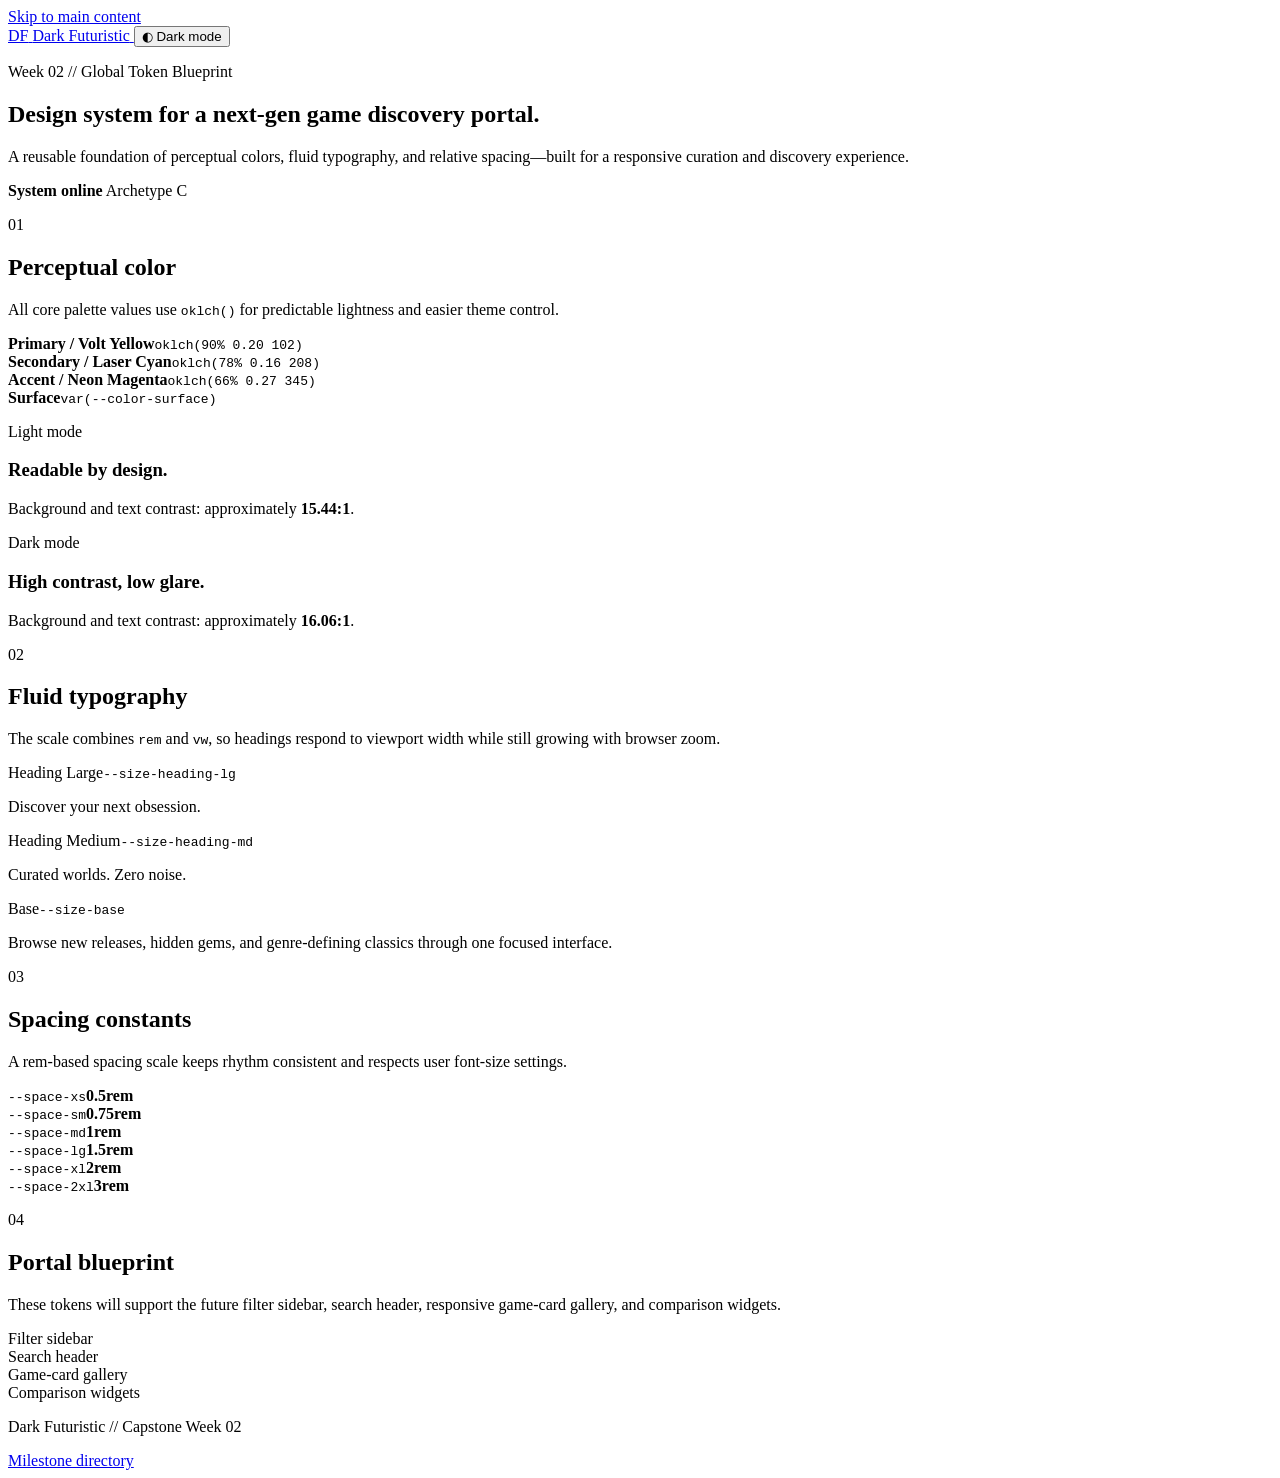
==== week02/index.html @ 33189115 "Rename index.html to index.html" ====
<!DOCTYPE html>
<html lang="en" data-theme="dark">
<head>
  <meta charset="UTF-8">
  <meta name="viewport" content="width=device-width, initial-scale=1.0">
  <meta name="description" content="Dark Futuristic design system token blueprint for a video game discovery portal.">
  <title>Dark Futuristic | Week 02 Design Tokens</title>
  <link rel="stylesheet" href="styles.css">
</head>
<body>
  <a class="skip-link" href="#main-content">Skip to main content</a>

  <header class="site-header">
    <a class="brand" href="../index.html" aria-label="Dark Futuristic home">
      <span class="brand__mark" aria-hidden="true">DF</span>
      <span>Dark Futuristic</span>
    </a>
    <button class="theme-toggle" type="button" aria-pressed="true" aria-label="Switch to light mode">
      <span aria-hidden="true">◐</span>
      <span class="theme-toggle__label">Dark mode</span>
    </button>
  </header>

  <main id="main-content">
    <section class="hero" aria-labelledby="page-title">
      <div>
        <p class="eyebrow">Week 02 // Global Token Blueprint</p>
        <h1 id="page-title">Design system for a next-gen game discovery portal.</h1>
        <p class="hero__summary">A reusable foundation of perceptual colors, fluid typography, and relative spacing—built for a responsive curation and discovery experience.</p>
      </div>
      <aside class="hero__status" aria-label="Project status">
        <span class="status-dot" aria-hidden="true"></span>
        <div>
          <strong>System online</strong>
          <span>Archetype C</span>
        </div>
      </aside>
    </section>

    <section class="token-section" aria-labelledby="color-title">
      <div class="section-heading">
        <p class="section-number">01</p>
        <div>
          <h2 id="color-title">Perceptual color</h2>
          <p>All core palette values use <code>oklch()</code> for predictable lightness and easier theme control.</p>
        </div>
      </div>

      <div class="palette-grid">
        <article class="color-card color-card--primary">
          <span class="color-card__swatch"></span>
          <div><strong>Primary / Volt Yellow</strong><code>oklch(90% 0.20 102)</code></div>
        </article>
        <article class="color-card color-card--secondary">
          <span class="color-card__swatch"></span>
          <div><strong>Secondary / Laser Cyan</strong><code>oklch(78% 0.16 208)</code></div>
        </article>
        <article class="color-card color-card--accent">
          <span class="color-card__swatch"></span>
          <div><strong>Accent / Neon Magenta</strong><code>oklch(66% 0.27 345)</code></div>
        </article>
        <article class="color-card color-card--surface">
          <span class="color-card__swatch"></span>
          <div><strong>Surface</strong><code>var(--color-surface)</code></div>
        </article>
      </div>

      <div class="contrast-grid">
        <article class="contrast-card contrast-card--light">
          <p class="contrast-card__mode">Light mode</p>
          <h3>Readable by design.</h3>
          <p>Background and text contrast: approximately <strong>15.44:1</strong>.</p>
        </article>
        <article class="contrast-card contrast-card--dark">
          <p class="contrast-card__mode">Dark mode</p>
          <h3>High contrast, low glare.</h3>
          <p>Background and text contrast: approximately <strong>16.06:1</strong>.</p>
        </article>
      </div>
    </section>

    <section class="token-section" aria-labelledby="type-title">
      <div class="section-heading">
        <p class="section-number">02</p>
        <div>
          <h2 id="type-title">Fluid typography</h2>
          <p>The scale combines <code>rem</code> and <code>vw</code>, so headings respond to viewport width while still growing with browser zoom.</p>
        </div>
      </div>

      <div class="type-specimens">
        <article class="type-row">
          <div><span>Heading Large</span><code>--size-heading-lg</code></div>
          <p class="type-lg">Discover your next obsession.</p>
        </article>
        <article class="type-row">
          <div><span>Heading Medium</span><code>--size-heading-md</code></div>
          <p class="type-md">Curated worlds. Zero noise.</p>
        </article>
        <article class="type-row">
          <div><span>Base</span><code>--size-base</code></div>
          <p class="type-base">Browse new releases, hidden gems, and genre-defining classics through one focused interface.</p>
        </article>
      </div>
    </section>

    <section class="token-section" aria-labelledby="spacing-title">
      <div class="section-heading">
        <p class="section-number">03</p>
        <div>
          <h2 id="spacing-title">Spacing constants</h2>
          <p>A rem-based spacing scale keeps rhythm consistent and respects user font-size settings.</p>
        </div>
      </div>

      <div class="spacing-list">
        <div class="spacing-item"><code>--space-xs</code><span class="space-bar space-bar--xs"></span><strong>0.5rem</strong></div>
        <div class="spacing-item"><code>--space-sm</code><span class="space-bar space-bar--sm"></span><strong>0.75rem</strong></div>
        <div class="spacing-item"><code>--space-md</code><span class="space-bar space-bar--md"></span><strong>1rem</strong></div>
        <div class="spacing-item"><code>--space-lg</code><span class="space-bar space-bar--lg"></span><strong>1.5rem</strong></div>
        <div class="spacing-item"><code>--space-xl</code><span class="space-bar space-bar--xl"></span><strong>2rem</strong></div>
        <div class="spacing-item"><code>--space-2xl</code><span class="space-bar space-bar--2xl"></span><strong>3rem</strong></div>
      </div>
    </section>

    <section class="token-section blueprint" aria-labelledby="blueprint-title">
      <div class="section-heading">
        <p class="section-number">04</p>
        <div>
          <h2 id="blueprint-title">Portal blueprint</h2>
          <p>These tokens will support the future filter sidebar, search header, responsive game-card gallery, and comparison widgets.</p>
        </div>
      </div>
      <div class="blueprint-grid" aria-label="Future interface components">
        <div>Filter sidebar</div>
        <div>Search header</div>
        <div>Game-card gallery</div>
        <div>Comparison widgets</div>
      </div>
    </section>
  </main>

  <footer>
    <p>Dark Futuristic // Capstone Week 02</p>
    <a href="../index.html">Milestone directory</a>
  </footer>

  <script>
    const root = document.documentElement;
    const toggle = document.querySelector('.theme-toggle');
    const label = document.querySelector('.theme-toggle__label');

    toggle.addEventListener('click', () => {
      const isDark = root.dataset.theme === 'dark';
      root.dataset.theme = isDark ? 'light' : 'dark';
      toggle.setAttribute('aria-pressed', String(!isDark));
      toggle.setAttribute('aria-label', `Switch to ${isDark ? 'dark' : 'light'} mode`);
      label.textContent = isDark ? 'Light mode' : 'Dark mode';
    });
  </script>
</body>
</html>
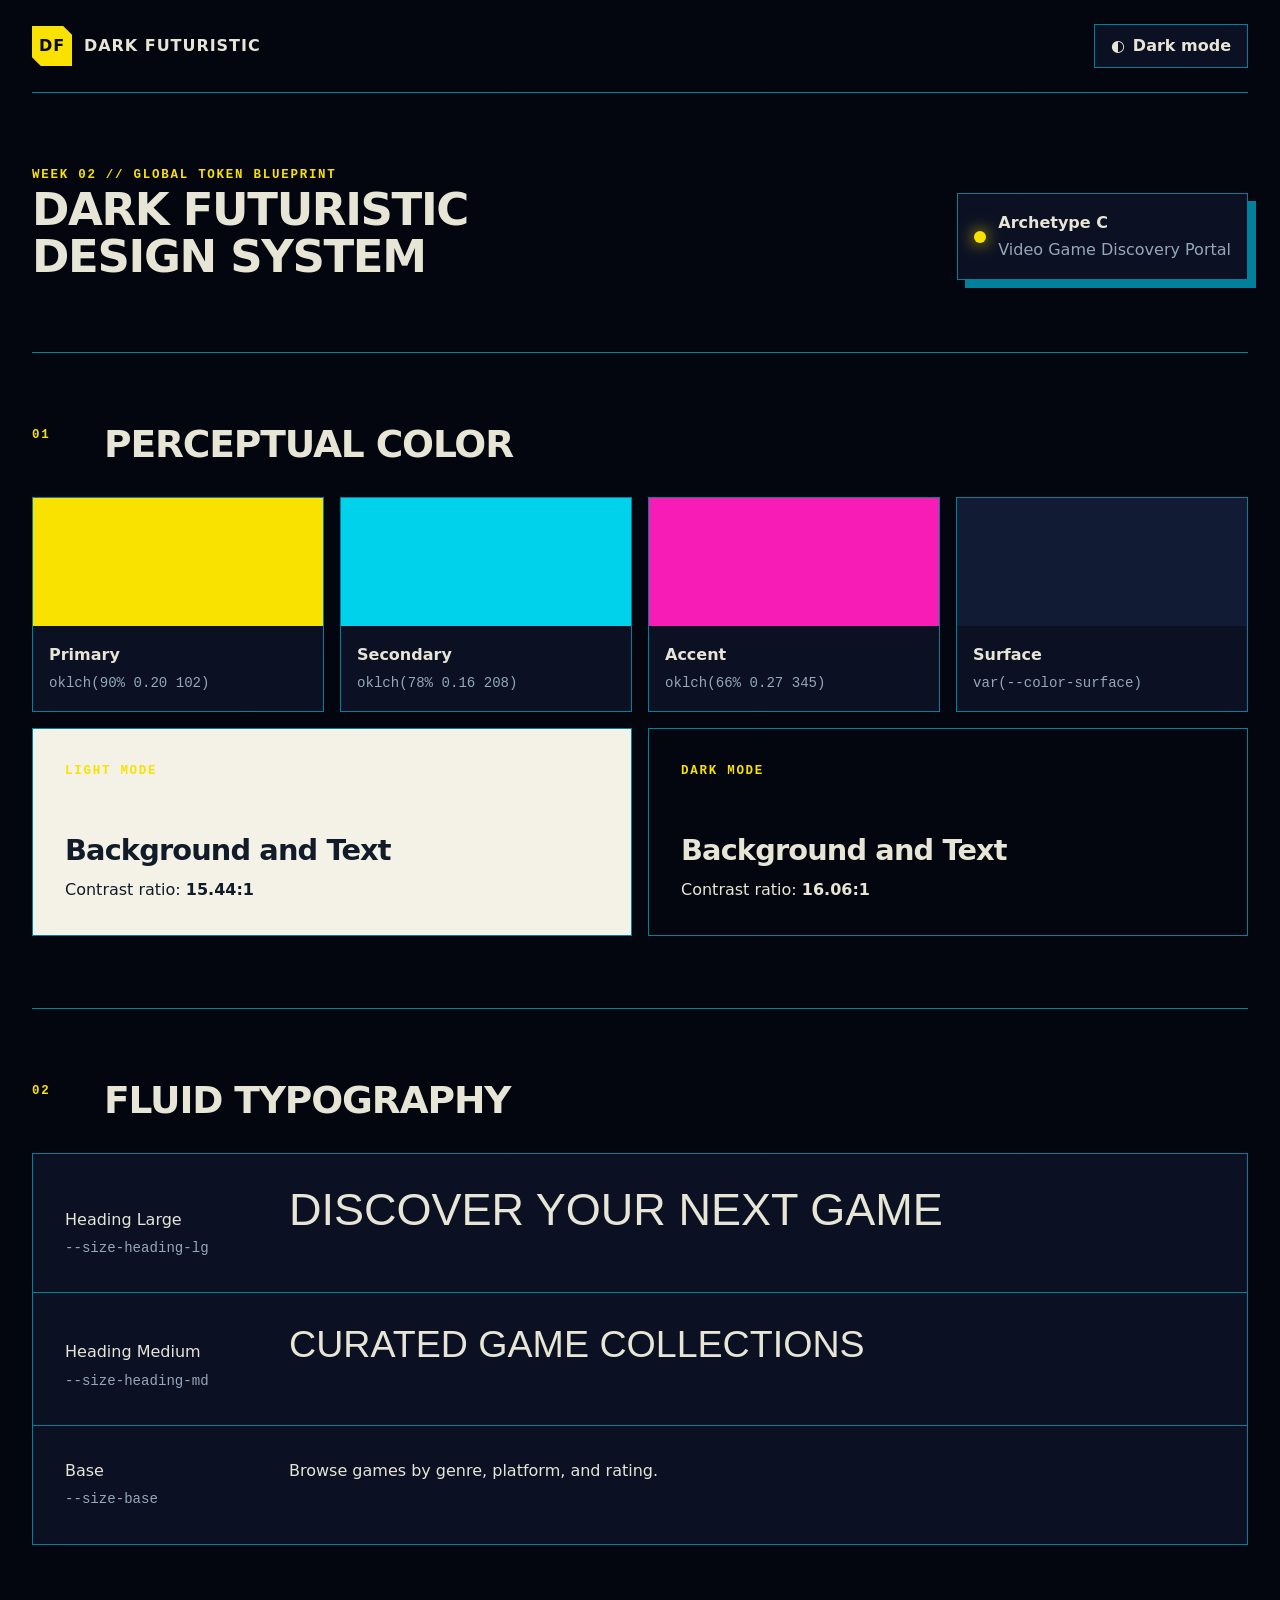
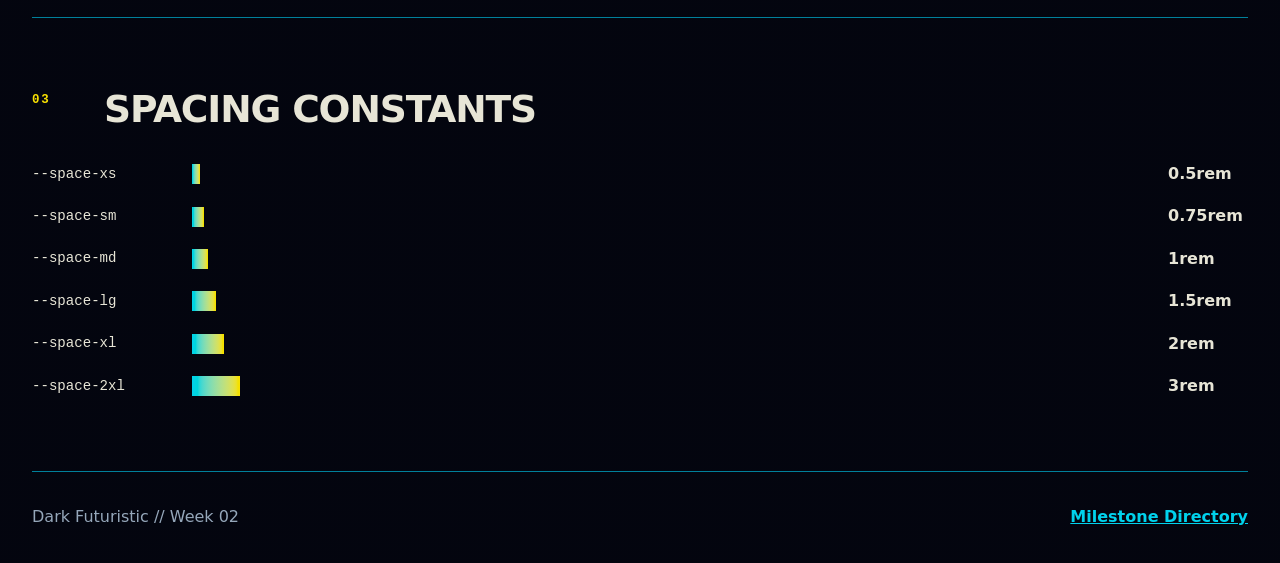
==== commit 6db27a51: "Refactor index.html for Week 02 design tokens Updated HTML structure and content for Week 02 design " ====
--- a/week02/index.html
+++ b/week02/index.html
@@ -2,20 +2,39 @@
 <html lang="en" data-theme="dark">
 <head>
   <meta charset="UTF-8">
-  <meta name="viewport" content="width=device-width, initial-scale=1.0">
-  <meta name="description" content="Dark Futuristic design system token blueprint for a video game discovery portal.">
+
+  <meta
+    name="viewport"
+    content="width=device-width, initial-scale=1.0"
+  >
+
+  <meta
+    name="description"
+    content="Dark Futuristic Week 02 design-system token blueprint."
+  >
+
   <title>Dark Futuristic | Week 02 Design Tokens</title>
+
   <link rel="stylesheet" href="styles.css">
 </head>
+
 <body>
-  <a class="skip-link" href="#main-content">Skip to main content</a>
+  <a class="skip-link" href="#main-content">
+    Skip to main content
+  </a>
 
   <header class="site-header">
-    <a class="brand" href="../index.html" aria-label="Dark Futuristic home">
+    <a class="brand" href="../index.html">
       <span class="brand__mark" aria-hidden="true">DF</span>
       <span>Dark Futuristic</span>
     </a>
-    <button class="theme-toggle" type="button" aria-pressed="true" aria-label="Switch to light mode">
+
+    <button
+      class="theme-toggle"
+      type="button"
+      aria-pressed="true"
+      aria-label="Switch to light mode"
+    >
       <span aria-hidden="true">◐</span>
       <span class="theme-toggle__label">Dark mode</span>
     </button>
@@ -24,138 +43,252 @@
   <main id="main-content">
     <section class="hero" aria-labelledby="page-title">
       <div>
-        <p class="eyebrow">Week 02 // Global Token Blueprint</p>
-        <h1 id="page-title">Design system for a next-gen game discovery portal.</h1>
-        <p class="hero__summary">A reusable foundation of perceptual colors, fluid typography, and relative spacing—built for a responsive curation and discovery experience.</p>
-      </div>
-      <aside class="hero__status" aria-label="Project status">
+        <p class="eyebrow">
+          Week 02 // Global Token Blueprint
+        </p>
+
+        <h1 id="page-title">
+          Dark Futuristic Design System
+        </h1>
+      </div>
+
+      <aside class="hero__status" aria-label="Project information">
         <span class="status-dot" aria-hidden="true"></span>
-        <div>
-          <strong>System online</strong>
-          <span>Archetype C</span>
+
+        <div>
+          <strong>Archetype C</strong>
+          <span>Video Game Discovery Portal</span>
         </div>
       </aside>
     </section>
 
     <section class="token-section" aria-labelledby="color-title">
-      <div class="section-heading">
-        <p class="section-number">01</p>
-        <div>
-          <h2 id="color-title">Perceptual color</h2>
-          <p>All core palette values use <code>oklch()</code> for predictable lightness and easier theme control.</p>
-        </div>
-      </div>
+      <header class="section-heading">
+        <p class="section-number" aria-hidden="true">01</p>
+
+        <div>
+          <h2 id="color-title">Perceptual Color</h2>
+        </div>
+      </header>
 
       <div class="palette-grid">
-        <article class="color-card color-card--primary">
-          <span class="color-card__swatch"></span>
-          <div><strong>Primary / Volt Yellow</strong><code>oklch(90% 0.20 102)</code></div>
-        </article>
-        <article class="color-card color-card--secondary">
-          <span class="color-card__swatch"></span>
-          <div><strong>Secondary / Laser Cyan</strong><code>oklch(78% 0.16 208)</code></div>
-        </article>
-        <article class="color-card color-card--accent">
-          <span class="color-card__swatch"></span>
-          <div><strong>Accent / Neon Magenta</strong><code>oklch(66% 0.27 345)</code></div>
-        </article>
-        <article class="color-card color-card--surface">
-          <span class="color-card__swatch"></span>
-          <div><strong>Surface</strong><code>var(--color-surface)</code></div>
-        </article>
+        <div class="color-card color-card--primary">
+          <span
+            class="color-card__swatch"
+            aria-hidden="true"
+          ></span>
+
+          <div>
+            <strong>Primary</strong>
+            <code>oklch(90% 0.20 102)</code>
+          </div>
+        </div>
+
+        <div class="color-card color-card--secondary">
+          <span
+            class="color-card__swatch"
+            aria-hidden="true"
+          ></span>
+
+          <div>
+            <strong>Secondary</strong>
+            <code>oklch(78% 0.16 208)</code>
+          </div>
+        </div>
+
+        <div class="color-card color-card--accent">
+          <span
+            class="color-card__swatch"
+            aria-hidden="true"
+          ></span>
+
+          <div>
+            <strong>Accent</strong>
+            <code>oklch(66% 0.27 345)</code>
+          </div>
+        </div>
+
+        <div class="color-card color-card--surface">
+          <span
+            class="color-card__swatch"
+            aria-hidden="true"
+          ></span>
+
+          <div>
+            <strong>Surface</strong>
+            <code>var(--color-surface)</code>
+          </div>
+        </div>
       </div>
 
       <div class="contrast-grid">
         <article class="contrast-card contrast-card--light">
-          <p class="contrast-card__mode">Light mode</p>
-          <h3>Readable by design.</h3>
-          <p>Background and text contrast: approximately <strong>15.44:1</strong>.</p>
+          <p class="contrast-card__mode">Light Mode</p>
+
+          <h3>Background and Text</h3>
+
+          <p>
+            Contrast ratio:
+            <strong>15.44:1</strong>
+          </p>
         </article>
+
         <article class="contrast-card contrast-card--dark">
-          <p class="contrast-card__mode">Dark mode</p>
-          <h3>High contrast, low glare.</h3>
-          <p>Background and text contrast: approximately <strong>16.06:1</strong>.</p>
+          <p class="contrast-card__mode">Dark Mode</p>
+
+          <h3>Background and Text</h3>
+
+          <p>
+            Contrast ratio:
+            <strong>16.06:1</strong>
+          </p>
         </article>
       </div>
     </section>
 
     <section class="token-section" aria-labelledby="type-title">
-      <div class="section-heading">
-        <p class="section-number">02</p>
-        <div>
-          <h2 id="type-title">Fluid typography</h2>
-          <p>The scale combines <code>rem</code> and <code>vw</code>, so headings respond to viewport width while still growing with browser zoom.</p>
-        </div>
-      </div>
+      <header class="section-heading">
+        <p class="section-number" aria-hidden="true">02</p>
+
+        <div>
+          <h2 id="type-title">Fluid Typography</h2>
+        </div>
+      </header>
 
       <div class="type-specimens">
-        <article class="type-row">
-          <div><span>Heading Large</span><code>--size-heading-lg</code></div>
-          <p class="type-lg">Discover your next obsession.</p>
-        </article>
-        <article class="type-row">
-          <div><span>Heading Medium</span><code>--size-heading-md</code></div>
-          <p class="type-md">Curated worlds. Zero noise.</p>
-        </article>
-        <article class="type-row">
-          <div><span>Base</span><code>--size-base</code></div>
-          <p class="type-base">Browse new releases, hidden gems, and genre-defining classics through one focused interface.</p>
-        </article>
+        <div class="type-row">
+          <div>
+            <span>Heading Large</span>
+            <code>--size-heading-lg</code>
+          </div>
+
+          <p class="type-lg">
+            Discover Your Next Game
+          </p>
+        </div>
+
+        <div class="type-row">
+          <div>
+            <span>Heading Medium</span>
+            <code>--size-heading-md</code>
+          </div>
+
+          <p class="type-md">
+            Curated Game Collections
+          </p>
+        </div>
+
+        <div class="type-row">
+          <div>
+            <span>Base</span>
+            <code>--size-base</code>
+          </div>
+
+          <p class="type-base">
+            Browse games by genre, platform, and rating.
+          </p>
+        </div>
       </div>
     </section>
 
     <section class="token-section" aria-labelledby="spacing-title">
-      <div class="section-heading">
-        <p class="section-number">03</p>
-        <div>
-          <h2 id="spacing-title">Spacing constants</h2>
-          <p>A rem-based spacing scale keeps rhythm consistent and respects user font-size settings.</p>
-        </div>
-      </div>
+      <header class="section-heading">
+        <p class="section-number" aria-hidden="true">03</p>
+
+        <div>
+          <h2 id="spacing-title">Spacing Constants</h2>
+        </div>
+      </header>
 
       <div class="spacing-list">
-        <div class="spacing-item"><code>--space-xs</code><span class="space-bar space-bar--xs"></span><strong>0.5rem</strong></div>
-        <div class="spacing-item"><code>--space-sm</code><span class="space-bar space-bar--sm"></span><strong>0.75rem</strong></div>
-        <div class="spacing-item"><code>--space-md</code><span class="space-bar space-bar--md"></span><strong>1rem</strong></div>
-        <div class="spacing-item"><code>--space-lg</code><span class="space-bar space-bar--lg"></span><strong>1.5rem</strong></div>
-        <div class="spacing-item"><code>--space-xl</code><span class="space-bar space-bar--xl"></span><strong>2rem</strong></div>
-        <div class="spacing-item"><code>--space-2xl</code><span class="space-bar space-bar--2xl"></span><strong>3rem</strong></div>
-      </div>
-    </section>
-
-    <section class="token-section blueprint" aria-labelledby="blueprint-title">
-      <div class="section-heading">
-        <p class="section-number">04</p>
-        <div>
-          <h2 id="blueprint-title">Portal blueprint</h2>
-          <p>These tokens will support the future filter sidebar, search header, responsive game-card gallery, and comparison widgets.</p>
-        </div>
-      </div>
-      <div class="blueprint-grid" aria-label="Future interface components">
-        <div>Filter sidebar</div>
-        <div>Search header</div>
-        <div>Game-card gallery</div>
-        <div>Comparison widgets</div>
+        <div class="spacing-item">
+          <code>--space-xs</code>
+          <span
+            class="space-bar space-bar--xs"
+            aria-hidden="true"
+          ></span>
+          <strong>0.5rem</strong>
+        </div>
+
+        <div class="spacing-item">
+          <code>--space-sm</code>
+          <span
+            class="space-bar space-bar--sm"
+            aria-hidden="true"
+          ></span>
+          <strong>0.75rem</strong>
+        </div>
+
+        <div class="spacing-item">
+          <code>--space-md</code>
+          <span
+            class="space-bar space-bar--md"
+            aria-hidden="true"
+          ></span>
+          <strong>1rem</strong>
+        </div>
+
+        <div class="spacing-item">
+          <code>--space-lg</code>
+          <span
+            class="space-bar space-bar--lg"
+            aria-hidden="true"
+          ></span>
+          <strong>1.5rem</strong>
+        </div>
+
+        <div class="spacing-item">
+          <code>--space-xl</code>
+          <span
+            class="space-bar space-bar--xl"
+            aria-hidden="true"
+          ></span>
+          <strong>2rem</strong>
+        </div>
+
+        <div class="spacing-item">
+          <code>--space-2xl</code>
+          <span
+            class="space-bar space-bar--2xl"
+            aria-hidden="true"
+          ></span>
+          <strong>3rem</strong>
+        </div>
       </div>
     </section>
   </main>
 
   <footer>
-    <p>Dark Futuristic // Capstone Week 02</p>
-    <a href="../index.html">Milestone directory</a>
+    <p>Dark Futuristic // Week 02</p>
+
+    <a href="../index.html">
+      Milestone Directory
+    </a>
   </footer>
 
   <script>
     const root = document.documentElement;
-    const toggle = document.querySelector('.theme-toggle');
-    const label = document.querySelector('.theme-toggle__label');
-
-    toggle.addEventListener('click', () => {
-      const isDark = root.dataset.theme === 'dark';
-      root.dataset.theme = isDark ? 'light' : 'dark';
-      toggle.setAttribute('aria-pressed', String(!isDark));
-      toggle.setAttribute('aria-label', `Switch to ${isDark ? 'dark' : 'light'} mode`);
-      label.textContent = isDark ? 'Light mode' : 'Dark mode';
+    const toggle = document.querySelector(".theme-toggle");
+    const label = document.querySelector(".theme-toggle__label");
+
+    toggle.addEventListener("click", () => {
+      const isDark = root.dataset.theme === "dark";
+      const nextTheme = isDark ? "light" : "dark";
+
+      root.dataset.theme = nextTheme;
+
+      toggle.setAttribute(
+        "aria-pressed",
+        String(nextTheme === "dark")
+      );
+
+      toggle.setAttribute(
+        "aria-label",
+        `Switch to ${nextTheme === "dark" ? "light" : "dark"} mode`
+      );
+
+      label.textContent =
+        nextTheme === "dark" ? "Dark mode" : "Light mode";
     });
   </script>
 </body>
--- a/week02/styles.css
+++ b/week02/styles.css
@@ -0,0 +1,215 @@
+@layer reset, tokens, base, components, utilities;
+
+@layer tokens {
+  :root {
+    color-scheme: light dark;
+
+    /* Brand colors: cyberpunk-inspired, without copied artwork or logos. */
+    --color-primary: oklch(90% 0.20 102);
+    --color-secondary: oklch(78% 0.16 208);
+    --color-accent: oklch(66% 0.27 345);
+
+    /* Light mode tokens */
+    --color-background: oklch(96% 0.015 100);
+    --color-surface: oklch(100% 0 0);
+    --color-surface-raised: oklch(92% 0.025 235);
+    --color-text: oklch(22% 0.03 260);
+    --color-text-muted: oklch(46% 0.035 255);
+    --color-border: oklch(70% 0.08 210);
+
+    /* Fluid type tokens */
+    --size-base: 1rem;
+    --size-heading-md: clamp(1.5rem, 1.15rem + 1.5vw, 2.5rem);
+    --size-heading-lg: clamp(1.75rem, 1.31rem + 1.88vw, 3rem);
+
+    /* Relative spacing tokens */
+    --space-xs: 0.5rem;
+    --space-sm: 0.75rem;
+    --space-md: 1rem;
+    --space-lg: 1.5rem;
+    --space-xl: 2rem;
+    --space-2xl: 3rem;
+    --space-3xl: 4.5rem;
+
+    --radius-sm: 0.25rem;
+    --radius-md: 0.75rem;
+    --shadow-hard: 0.5rem 0.5rem 0 var(--color-border);
+    --content-width: 76rem;
+  }
+
+  :root[data-theme="dark"] {
+    --color-background: oklch(12% 0.025 270);
+    --color-surface: oklch(18% 0.04 270);
+    --color-surface-raised: oklch(23% 0.05 265);
+    --color-text: oklch(92% 0.02 100);
+    --color-text-muted: oklch(72% 0.035 250);
+    --color-border: oklch(52% 0.17 208);
+  }
+}
+
+@layer reset {
+  *, *::before, *::after { box-sizing: border-box; }
+  html { scroll-behavior: smooth; }
+  body, h1, h2, h3, p { margin: 0; }
+  button, input { font: inherit; }
+  img, svg { display: block; max-width: 100%; }
+}
+
+@layer base {
+  body {
+    min-width: 20rem;
+    color: var(--color-text);
+    background:
+      linear-gradient(var(--color-background), var(--color-background)),
+      repeating-linear-gradient(90deg, transparent 0 3rem, oklch(60% 0.12 210 / .08) 3.05rem),
+      var(--color-background);
+    font-family: Inter, ui-sans-serif, system-ui, -apple-system, BlinkMacSystemFont, "Segoe UI", sans-serif;
+    font-size: var(--size-base);
+    line-height: 1.65;
+  }
+
+  h1, h2, h3 {
+    font-family: "Arial Black", Impact, ui-sans-serif, system-ui, sans-serif;
+    line-height: 1.05;
+    letter-spacing: -0.03em;
+  }
+
+  h1 { font-size: var(--size-heading-lg); text-transform: uppercase; max-width: 18ch; }
+  h2 { font-size: var(--size-heading-md); text-transform: uppercase; }
+  h3 { font-size: 1.35rem; }
+  a { color: inherit; }
+  code { font-family: ui-monospace, SFMono-Regular, Menlo, Consolas, monospace; font-size: .88em; }
+}
+
+@layer components {
+  .skip-link {
+    position: fixed;
+    inset: var(--space-md) auto auto var(--space-md);
+    z-index: 10;
+    padding: var(--space-sm) var(--space-md);
+    background: var(--color-primary);
+    color: oklch(15% 0.03 270);
+    font-weight: 800;
+    transform: translateY(-180%);
+  }
+  .skip-link:focus { transform: translateY(0); }
+
+  .site-header, main, footer { width: min(calc(100% - 2rem), var(--content-width)); margin-inline: auto; }
+
+  .site-header {
+    display: flex;
+    justify-content: space-between;
+    align-items: center;
+    gap: var(--space-md);
+    padding-block: var(--space-lg);
+    border-bottom: 1px solid var(--color-border);
+  }
+
+  .brand { display: inline-flex; align-items: center; gap: var(--space-sm); text-decoration: none; font-weight: 900; text-transform: uppercase; letter-spacing: .06em; }
+  .brand__mark { display: grid; place-items: center; inline-size: 2.5rem; block-size: 2.5rem; color: oklch(15% 0.03 270); background: var(--color-primary); clip-path: polygon(0 0, 78% 0, 100% 22%, 100% 100%, 22% 100%, 0 78%); }
+
+  .theme-toggle {
+    display: inline-flex;
+    align-items: center;
+    gap: var(--space-xs);
+    min-height: 2.75rem;
+    padding-inline: var(--space-md);
+    border: 1px solid var(--color-border);
+    color: var(--color-text);
+    background: var(--color-surface);
+    cursor: pointer;
+    font-weight: 800;
+  }
+  .theme-toggle:hover { box-shadow: .25rem .25rem 0 var(--color-primary); transform: translate(-.1rem, -.1rem); }
+  .theme-toggle:focus-visible, a:focus-visible { outline: .2rem solid var(--color-accent); outline-offset: .2rem; }
+
+  .hero {
+    display: grid;
+    grid-template-columns: minmax(0, 1fr) auto;
+    gap: var(--space-xl);
+    align-items: end;
+    padding-block: var(--space-3xl);
+  }
+  .eyebrow, .section-number, .contrast-card__mode {
+    color: var(--color-primary);
+    font-family: ui-monospace, SFMono-Regular, Menlo, monospace;
+    font-size: .78rem;
+    font-weight: 900;
+    letter-spacing: .14em;
+    text-transform: uppercase;
+  }
+  .hero__summary { max-width: 62ch; margin-top: var(--space-lg); color: var(--color-text-muted); font-size: 1.1rem; }
+  .hero__status { display: flex; align-items: center; gap: var(--space-sm); min-width: 12rem; padding: var(--space-md); border: 1px solid var(--color-border); background: var(--color-surface); box-shadow: var(--shadow-hard); }
+  .hero__status span { display: block; color: var(--color-text-muted); }
+  .status-dot { inline-size: .75rem; block-size: .75rem; border-radius: 50%; background: var(--color-primary); box-shadow: 0 0 1rem var(--color-primary); }
+
+  .token-section { padding-block: var(--space-3xl); border-top: 1px solid var(--color-border); }
+  .section-heading { display: grid; grid-template-columns: 3rem minmax(0, 1fr); gap: var(--space-lg); margin-bottom: var(--space-xl); }
+  .section-heading > div > p { max-width: 65ch; margin-top: var(--space-sm); color: var(--color-text-muted); }
+
+  .palette-grid { display: grid; grid-template-columns: repeat(4, minmax(0, 1fr)); gap: var(--space-md); }
+  .color-card { overflow: hidden; border: 1px solid var(--color-border); background: var(--color-surface); }
+  .color-card__swatch { display: block; min-height: 8rem; }
+  .color-card > div { display: grid; gap: .25rem; padding: var(--space-md); }
+  .color-card code { color: var(--color-text-muted); overflow-wrap: anywhere; }
+  .color-card--primary .color-card__swatch { background: var(--color-primary); }
+  .color-card--secondary .color-card__swatch { background: var(--color-secondary); }
+  .color-card--accent .color-card__swatch { background: var(--color-accent); }
+  .color-card--surface .color-card__swatch { background: var(--color-surface-raised); }
+
+  .contrast-grid { display: grid; grid-template-columns: repeat(2, minmax(0, 1fr)); gap: var(--space-md); margin-top: var(--space-md); }
+  .contrast-card { min-height: 13rem; padding: var(--space-xl); border: 1px solid var(--color-border); }
+  .contrast-card h3 { margin-block: auto var(--space-sm); font-size: 1.8rem; }
+  .contrast-card { display: flex; flex-direction: column; }
+  .contrast-card--light { color: oklch(22% 0.03 260); background: oklch(96% 0.015 100); }
+  .contrast-card--dark { color: oklch(92% 0.02 100); background: oklch(12% 0.025 270); }
+
+  .type-specimens { border: 1px solid var(--color-border); background: var(--color-surface); }
+  .type-row { display: grid; grid-template-columns: 12rem minmax(0, 1fr); gap: var(--space-xl); align-items: baseline; padding: var(--space-xl); }
+  .type-row + .type-row { border-top: 1px solid var(--color-border); }
+  .type-row > div { display: grid; gap: .25rem; }
+  .type-row code { color: var(--color-text-muted); }
+  .type-lg, .type-md { font-family: "Arial Black", Impact, sans-serif; line-height: 1.05; text-transform: uppercase; }
+  .type-lg { font-size: var(--size-heading-lg); }
+  .type-md { font-size: var(--size-heading-md); }
+  .type-base { max-width: 62ch; }
+
+  .spacing-list { display: grid; gap: var(--space-md); }
+  .spacing-item { display: grid; grid-template-columns: 9rem minmax(0, 1fr) 5rem; gap: var(--space-md); align-items: center; }
+  .space-bar { display: block; height: 1.25rem; background: linear-gradient(90deg, var(--color-secondary), var(--color-primary)); }
+  .space-bar--xs { width: var(--space-xs); }
+  .space-bar--sm { width: var(--space-sm); }
+  .space-bar--md { width: var(--space-md); }
+  .space-bar--lg { width: var(--space-lg); }
+  .space-bar--xl { width: var(--space-xl); }
+  .space-bar--2xl { width: var(--space-2xl); }
+
+  .blueprint-grid { display: grid; grid-template-columns: repeat(4, minmax(0, 1fr)); gap: var(--space-md); }
+  .blueprint-grid div { min-height: 8rem; display: grid; place-items: end start; padding: var(--space-md); border: 1px solid var(--color-border); background: linear-gradient(135deg, var(--color-surface), var(--color-surface-raised)); font-weight: 900; text-transform: uppercase; }
+
+  footer { display: flex; justify-content: space-between; gap: var(--space-md); padding-block: var(--space-xl); border-top: 1px solid var(--color-border); color: var(--color-text-muted); }
+  footer a { color: var(--color-secondary); font-weight: 800; }
+}
+
+@layer utilities {
+  @media (max-width: 48rem) {
+    .hero { grid-template-columns: 1fr; }
+    .hero__status { width: fit-content; }
+    .palette-grid, .blueprint-grid { grid-template-columns: repeat(2, minmax(0, 1fr)); }
+    .type-row { grid-template-columns: 1fr; }
+  }
+
+  @media (max-width: 34rem) {
+    .site-header { align-items: flex-start; }
+    .brand > span:last-child, .theme-toggle__label { display: none; }
+    .section-heading { grid-template-columns: 1fr; gap: var(--space-xs); }
+    .palette-grid, .contrast-grid, .blueprint-grid { grid-template-columns: 1fr; }
+    .spacing-item { grid-template-columns: 1fr auto; }
+    .spacing-item .space-bar { grid-column: 1 / -1; }
+    footer { flex-direction: column; }
+  }
+
+  @media (prefers-reduced-motion: reduce) {
+    *, *::before, *::after { scroll-behavior: auto !important; transition: none !important; }
+  }
+}
